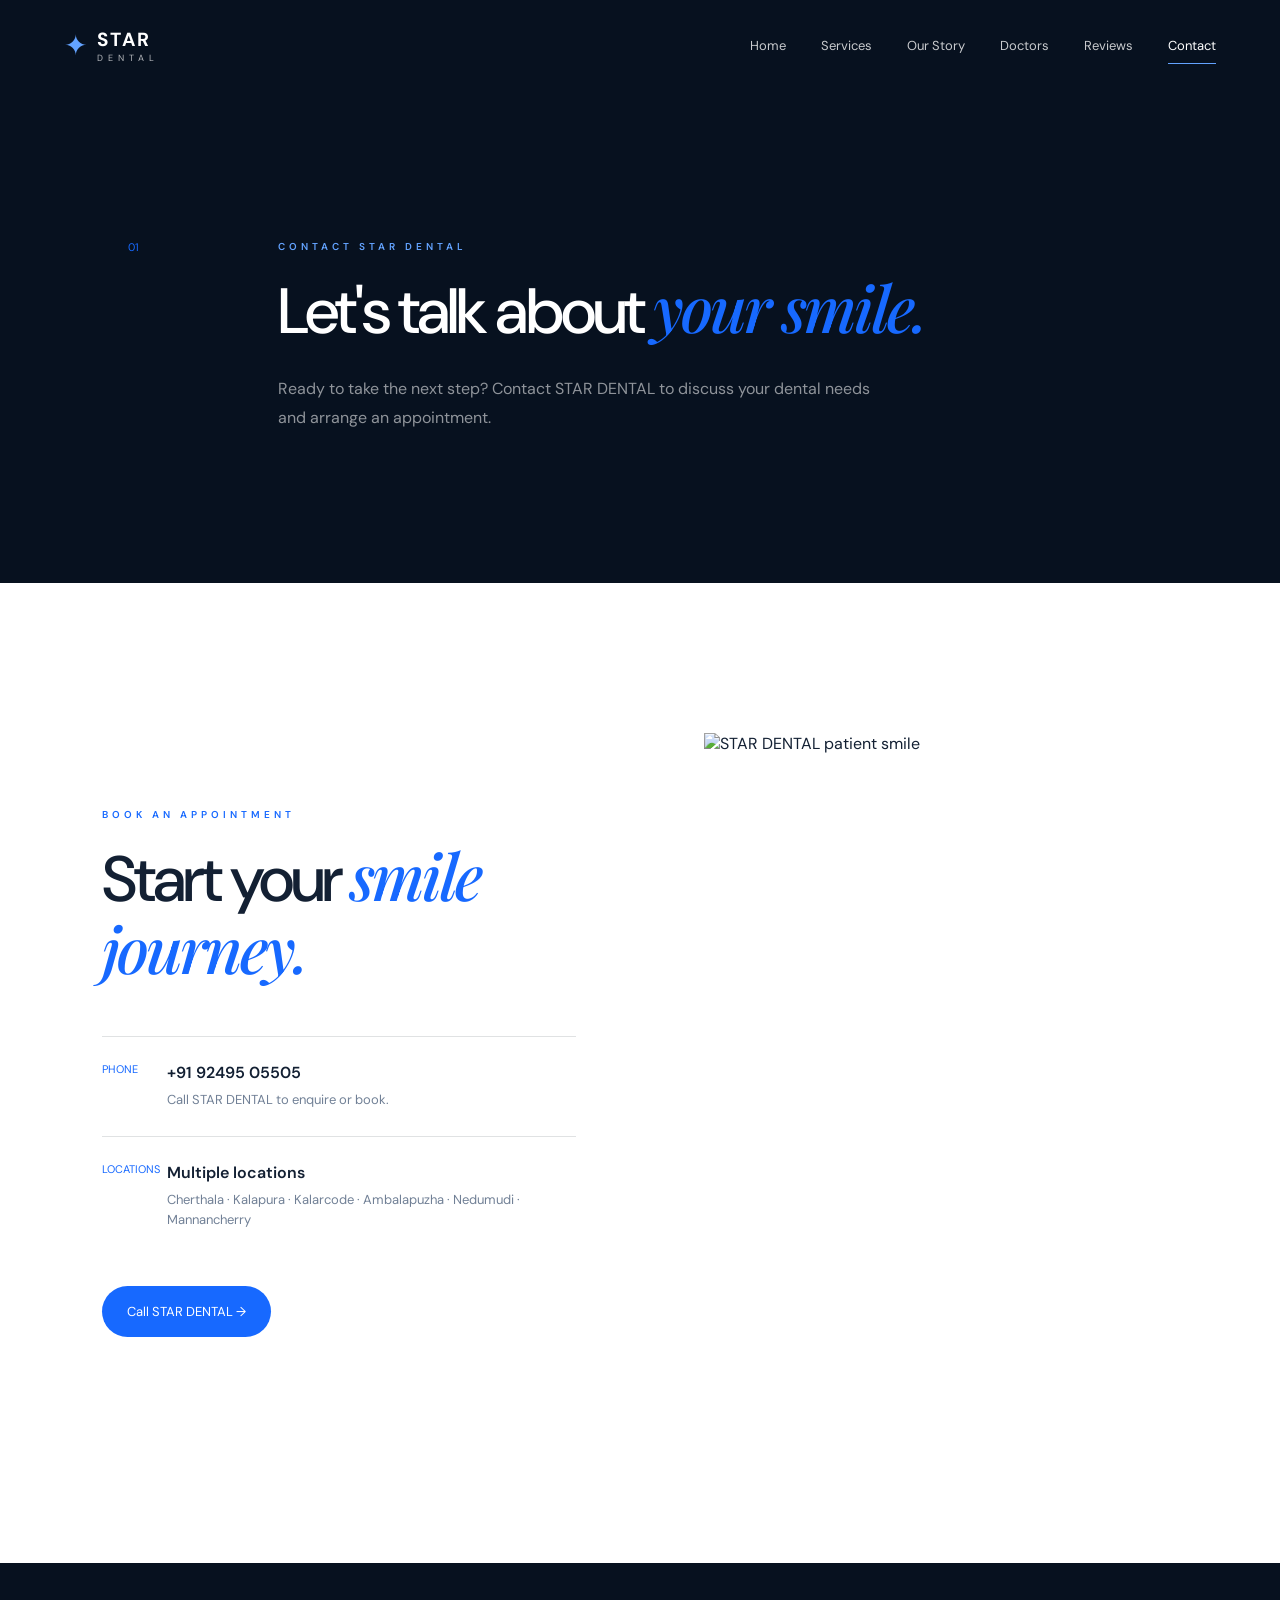
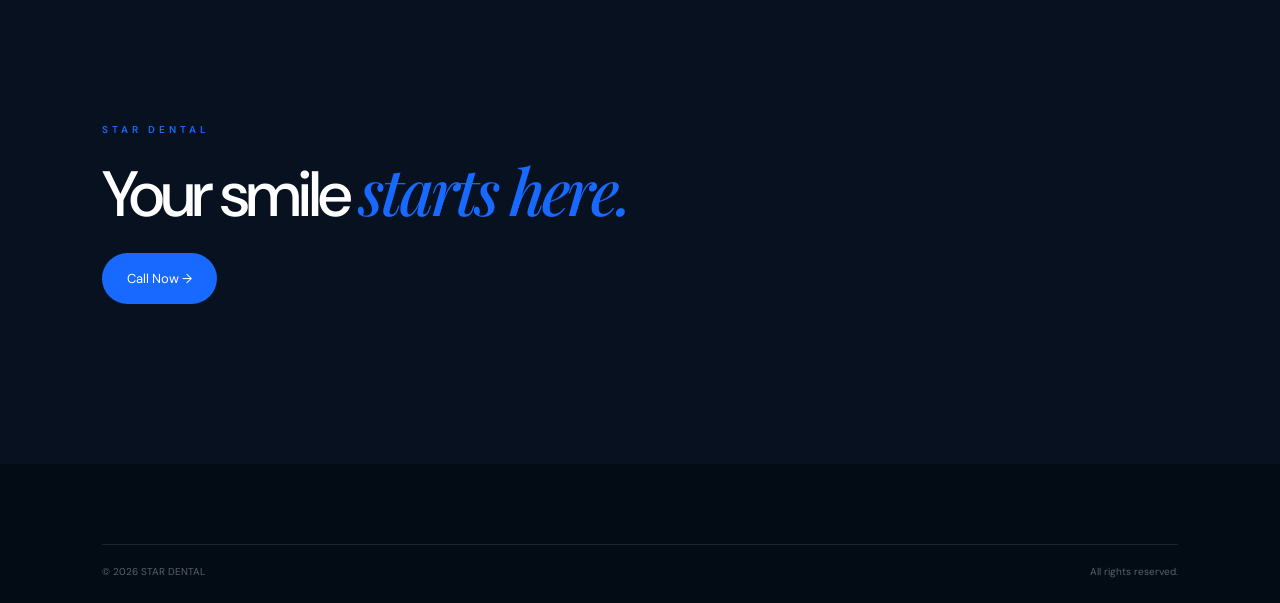
==== contact.html @ e1dc7100 "Create contact.html" ====
<!DOCTYPE html>
<html lang="en">

<head>

    <meta charset="UTF-8">

    <meta
        name="viewport"
        content="width=device-width, initial-scale=1.0"
    >

    <title>Contact | STAR DENTAL</title>

    <link rel="stylesheet" href="css/styles.css">

</head>


<body>

<header
    class="site-header"
    style="background:#07111f; position:relative;"
>

    <a href="index.html" class="logo">

        <span class="logo-star">✦</span>

        <span>
            <strong>STAR</strong>
            <small>DENTAL</small>
        </span>

    </a>


    <nav class="desktop-nav">

        <a href="index.html">
            Home
        </a>

        <a href="services.html">
            Services
        </a>

        <a href="index.html#experience">
            Our Story
        </a>

        <a href="index.html#doctors">
            Doctors
        </a>

        <a href="index.html#reviews">
            Reviews
        </a>

        <a
            href="contact.html"
            class="active"
        >
            Contact
        </a>

    </nav>

</header>


<main>

<section
    class="statement"
    style="background:#07111f; color:white;"
>

    <div class="section-number">
        01
    </div>

    <div class="statement-content">

        <p
            class="eyebrow"
            style="color:#63a3ff;"
        >
            CONTACT STAR DENTAL
        </p>

        <h2>
            Let's talk about
            <span>your smile.</span>
        </h2>

        <p
            class="statement-copy"
            style="color:rgba(255,255,255,.55);"
        >
            Ready to take the next step?
            Contact STAR DENTAL to discuss
            your dental needs and arrange
            an appointment.
        </p>

    </div>

</section>


<section class="experience">

    <div class="experience-content">

        <p class="eyebrow">
            BOOK AN APPOINTMENT
        </p>

        <h2>
            Start your
            <span>smile journey.</span>
        </h2>

        <div class="experience-list">

            <div class="experience-item">

                <span>PHONE</span>

                <div>

                    <h3>
                        +91 92495 05505
                    </h3>

                    <p>
                        Call STAR DENTAL
                        to enquire or book.
                    </p>

                </div>

            </div>


            <div class="experience-item">

                <span>LOCATIONS</span>

                <div>

                    <h3>
                        Multiple locations
                    </h3>

                    <p>
                        Cherthala · Kalapura ·
                        Kalarcode · Ambalapuzha ·
                        Nedumudi · Mannancherry
                    </p>

                </div>

            </div>

        </div>


        <a
            href="tel:+919249505505"
            class="button-primary"
            style="margin-top:30px;"
        >
            Call STAR DENTAL →
        </a>

    </div>


    <div class="experience-image">

        <img
            src="images/hero-smile.jpg"
            alt="STAR DENTAL patient smile"
        >

    </div>

</section>


<section class="final-cta">

    <div class="cta-content">

        <p class="eyebrow">
            STAR DENTAL
        </p>

        <h2>
            Your smile
            <span>starts here.</span>
        </h2>

        <a
            href="tel:+919249505505"
            class="button-primary"
        >
            Call Now →
        </a>

    </div>

</section>

</main>


<footer class="footer">

    <div class="footer-bottom">

        <span>
            © <span id="year"></span> STAR DENTAL
        </span>

        <span>
            All rights reserved.
        </span>

    </div>

</footer>


<script src="js/script.js"></script>

</body>

</html>
---- css/styles.css ----
@import url('https://fonts.googleapis.com/css2?family=DM+Sans:wght@400;500;600;700&family=Playfair+Display:ital,wght@0,500;0,600;1,500;1,600&display=swap');

:root {
    --navy: #07111f;
    --navy-2: #0b1b2f;
    --blue: #1769ff;
    --blue-light: #62a0ff;
    --white: #ffffff;
    --off-white: #f6f8fb;
    --text: #132033;
    --muted: #718096;
    --line: rgba(7, 17, 31, .12);
    --serif: "Playfair Display", serif;
    --sans: "DM Sans", sans-serif;
}

* {
    margin: 0;
    padding: 0;
    box-sizing: border-box;
}

html {
    scroll-behavior: smooth;
}

body {
    font-family: var(--sans);
    color: var(--text);
    background: var(--white);
    overflow-x: hidden;
}

a {
    text-decoration: none;
    color: inherit;
}

button {
    font-family: inherit;
}

img {
    max-width: 100%;
}


/* =========================================================
   INTRO
========================================================= */

.intro {
    position: fixed;
    inset: 0;
    z-index: 9999;
    background: #03070c;
    overflow: hidden;
    display: flex;
    align-items: center;
    justify-content: center;
}

.intro-image {
    position: absolute;
    inset: 0;
}

.intro-image img {
    width: 100%;
    height: 100%;
    object-fit: cover;
    opacity: 0;
    transform: scale(1.08);
    animation: introImage 3.8s ease forwards;
}

.intro-overlay {
    position: absolute;
    inset: 0;
    background:
        linear-gradient(
            90deg,
            rgba(0,0,0,.75),
            rgba(0,0,0,.22),
            rgba(0,0,0,.72)
        );
}

.intro-brand {
    position: relative;
    z-index: 4;
    text-align: center;
    color: white;
    opacity: 0;
    transform: translateY(25px);
    animation: brandReveal 1.2s 1.6s ease forwards;
}

.intro-small {
    display: block;
    font-size: 12px;
    letter-spacing: 7px;
    margin-bottom: 15px;
}

.intro-brand h1 {
    font-size: clamp(70px, 13vw, 180px);
    line-height: .8;
    font-weight: 600;
    letter-spacing: -7px;
}

.intro-sub {
    font-size: clamp(18px, 3vw, 40px);
    letter-spacing: 15px;
    margin-left: 15px;
    margin-top: 25px;
}

.intro-line {
    height: 1px;
    width: 0;
    background: #5d9cff;
    margin: 25px auto 18px;
    animation: lineReveal 1s 2.8s ease forwards;
}

.intro-brand p {
    font-size: 14px;
    letter-spacing: 3px;
    opacity: .8;
}

.smile-glint {
    position: absolute;
    width: 10px;
    height: 10px;
    background: white;
    border-radius: 50%;
    box-shadow:
        0 0 10px white,
        0 0 35px #5e9fff,
        0 0 80px #1769ff;
    left: 42%;
    top: 57%;
    opacity: 0;
    z-index: 5;
    animation: glint 1.2s 1.8s ease forwards;
}

@keyframes introImage {
    to {
        opacity: .9;
        transform: scale(1);
    }
}

@keyframes brandReveal {
    to {
        opacity: 1;
        transform: translateY(0);
    }
}

@keyframes lineReveal {
    to {
        width: 150px;
    }
}

@keyframes glint {
    0% {
        opacity: 0;
        transform: scale(.2);
    }

    35% {
        opacity: 1;
        transform: scale(1);
    }

    100% {
        opacity: 0;
        transform: translateX(180px) scale(2);
    }
}

.intro.hide {
    animation: introOut 1s ease forwards;
    pointer-events: none;
}

@keyframes introOut {
    to {
        opacity: 0;
        visibility: hidden;
    }
}


/* =========================================================
   HEADER
========================================================= */

.site-header {
    position: absolute;
    top: 0;
    left: 0;
    right: 0;
    z-index: 100;
    height: 90px;
    padding: 0 5vw;
    display: flex;
    align-items: center;
    justify-content: space-between;
    color: white;
}

.logo {
    display: flex;
    align-items: center;
    gap: 10px;
}

.logo-star {
    font-size: 28px;
    color: #63a3ff;
}

.logo strong {
    display: block;
    font-size: 19px;
    letter-spacing: 2px;
}

.logo small {
    display: block;
    font-size: 9px;
    letter-spacing: 5px;
    opacity: .7;
}

.desktop-nav {
    display: flex;
    gap: 35px;
}

.desktop-nav a {
    position: relative;
    font-size: 13px;
    opacity: .78;
    transition: .3s;
}

.desktop-nav a:hover,
.desktop-nav a.active {
    opacity: 1;
}

.desktop-nav a.active::after {
    content: "";
    position: absolute;
    left: 0;
    right: 0;
    bottom: -10px;
    height: 1px;
    background: #63a3ff;
}

.nav-button {
    padding: 13px 21px;
    border: 1px solid rgba(255,255,255,.3);
    border-radius: 50px;
    font-size: 12px;
    transition: .3s;
}

.nav-button:hover {
    background: white;
    color: var(--navy);
}

.nav-button span {
    margin-left: 10px;
}

.menu-button {
    display: none;
    background: none;
    border: 0;
    color: white;
}

.menu-button span {
    display: block;
    width: 25px;
    height: 2px;
    margin: 5px;
    background: white;
}


/* =========================================================
   MOBILE MENU
========================================================= */

.mobile-menu {
    position: fixed;
    inset: 0;
    z-index: 90;
    background: var(--navy);
    padding: 120px 30px 40px;
    display: flex;
    flex-direction: column;
    gap: 25px;
    transform: translateX(100%);
    transition: .5s ease;
}

.mobile-menu.open {
    transform: translateX(0);
}

.mobile-menu a {
    color: white;
    font-size: 30px;
}

.mobile-menu .mobile-cta {
    margin-top: auto;
    background: var(--blue);
    padding: 17px;
    text-align: center;
    border-radius: 50px;
    font-size: 15px;
}


/* =========================================================
   HERO
========================================================= */

.hero {
    min-height: 100vh;
    position: relative;
    color: white;
    display: flex;
    align-items: center;
    overflow: hidden;
}

.hero-background {
    position: absolute;
    inset: 0;
}

.hero-background img {
    width: 100%;
    height: 100%;
    object-fit: cover;
    object-position: center;
    transform: scale(1.03);
}

.hero-gradient {
    position: absolute;
    inset: 0;
    background:
        linear-gradient(
            90deg,
            rgba(4,12,22,.9) 0%,
            rgba(4,12,22,.62) 40%,
            rgba(4,12,22,.08) 75%
        );
}

.hero-content {
    position: relative;
    z-index: 2;
    width: min(650px, 90%);
    margin-left: 8vw;
    padding-top: 80px;
}

.hero-kicker {
    display: flex;
    align-items: center;
    gap: 12px;
    font-size: 11px;
    letter-spacing: 4px;
    color: #9bc3ff;
    margin-bottom: 25px;
}

.hero-kicker span {
    width: 35px;
    height: 1px;
    background: #5c9dff;
}

.hero h1 {
    font-size: clamp(60px, 7vw, 105px);
    line-height: .94;
    letter-spacing: -4px;
    font-weight: 500;
}

.hero h1 em {
    font-family: var(--serif);
    font-weight: 500;
    color: #82b4ff;
}

.hero-content > p {
    margin-top: 30px;
    max-width: 510px;
    font-size: 17px;
    line-height: 1.7;
    color: rgba(255,255,255,.72);
}

.hero-actions {
    margin-top: 35px;
    display: flex;
    gap: 15px;
    flex-wrap: wrap;
}

.button-primary {
    display: inline-flex;
    align-items: center;
    gap: 22px;
    background: var(--blue);
    color: white;
    padding: 17px 25px;
    border-radius: 50px;
    font-size: 13px;
    transition: .35s;
}

.button-primary:hover {
    transform: translateY(-3px);
    box-shadow: 0 15px 40px rgba(23,105,255,.35);
}

.button-primary span {
    font-size: 18px;
}

.button-ghost {
    display: inline-flex;
    align-items: center;
    gap: 15px;
    padding: 17px 25px;
    border: 1px solid rgba(255,255,255,.35);
    border-radius: 50px;
    font-size: 13px;
    transition: .3s;
}

.button-ghost:hover {
    background: white;
    color: var(--navy);
}

.hero-scroll {
    position: absolute;
    bottom: 35px;
    left: 8vw;
    z-index: 2;
    display: flex;
    align-items: center;
    gap: 12px;
    text-transform: uppercase;
    letter-spacing: 3px;
    font-size: 9px;
    color: rgba(255,255,255,.55);
}

.hero-scroll span {
    width: 35px;
    height: 1px;
    background: rgba(255,255,255,.5);
}

.hero-location {
    position: absolute;
    right: 5vw;
    bottom: 35px;
    z-index: 2;
    font-size: 10px;
    color: rgba(255,255,255,.55);
}

.hero-location span {
    color: #69a7ff;
    margin-right: 8px;
}


/* =========================================================
   GENERAL
========================================================= */

.eyebrow {
    font-size: 10px;
    letter-spacing: 4px;
    color: var(--blue);
    font-weight: 600;
}

.section-number {
    font-size: 11px;
    color: var(--blue);
}

.statement {
    display: grid;
    grid-template-columns: 100px 1fr;
    gap: 50px;
    padding: 150px 10vw;
}

.statement-content {
    max-width: 900px;
}

.statement h2,
.section-heading h2,
.experience h2,
.journey h2,
.doctors h2,
.final-cta h2 {
    margin-top: 20px;
    font-size: clamp(42px, 5vw, 75px);
    line-height: 1.05;
    letter-spacing: -3px;
    font-weight: 500;
}

.statement h2 span,
.section-heading h2 span,
.experience h2 span,
.journey h2 span,
.doctors h2 span,
.final-cta h2 span {
    font-family: var(--serif);
    font-style: italic;
    color: var(--blue);
}

.statement-copy {
    max-width: 620px;
    margin-top: 30px;
    color: var(--muted);
    line-height: 1.8;
    font-size: 16px;
}


/* =========================================================
   SERVICES
========================================================= */

.services-section {
    background: var(--off-white);
    padding: 120px 7vw;
}

.section-heading {
    display: flex;
    align-items: flex-end;
    justify-content: space-between;
    margin-bottom: 60px;
}

.text-link {
    color: var(--blue);
    font-size: 13px;
    border-bottom: 1px solid rgba(23,105,255,.3);
    padding-bottom: 7px;
}

.service-grid {
    display: grid;
    grid-template-columns: 1.25fr 1fr 1fr;
    grid-auto-rows: 400px;
    gap: 15px;
}

.service-card {
    position: relative;
    overflow: hidden;
    min-height: 400px;
    color: white;
}

.service-large {
    grid-row: span 2;
}

.service-wide {
    grid-column: span 2;
}

.service-image {
    position: absolute;
    inset: 0;
    background-size: cover;
    background-position: center;
    transition: transform .8s cubic-bezier(.2,.7,.2,1);
}

.aligner-image {
    background:
        linear-gradient(135deg,#132b4b,#5c9df0);
}

.smile-image {
    background:
        linear-gradient(135deg,#d7e6f7,#6b91b9);
}

.implant-image {
    background:
        linear-gradient(135deg,#15243b,#667f99);
}

.crown-image {
    background:
        linear-gradient(135deg,#dce9f5,#8299af);
}

.service-card:hover .service-image {
    transform: scale(1.07);
}

.service-overlay {
    position: absolute;
    inset: 0;
    background:
        linear-gradient(
            180deg,
            transparent 25%,
            rgba(3,12,24,.88)
        );
}

.service-content {
    position: absolute;
    inset: auto 30px 30px;
    z-index: 2;
}

.service-number {
    font-size: 10px;
    letter-spacing: 3px;
    color: #9ec5ff;
}

.service-content h3 {
    margin-top: 10px;
    font-size: 30px;
    font-weight: 500;
}

.service-content p {
    max-width: 320px;
    margin-top: 10px;
    color: rgba(255,255,255,.7);
    font-size: 13px;
    line-height: 1.6;
}

.service-arrow {
    position: absolute;
    right: 0;
    bottom: 0;
    width: 48px;
    height: 48px;
    border: 1px solid rgba(255,255,255,.4);
    border-radius: 50%;
    display: grid;
    place-items: center;
    transition: .3s;
}

.service-card:hover .service-arrow {
    background: white;
    color: var(--navy);
    transform: rotate(45deg);
}


/* =========================================================
   EXPERIENCE
========================================================= */

.experience {
    padding: 150px 8vw;
    display: grid;
    grid-template-columns: 1fr 1fr;
    gap: 10vw;
    align-items: center;
}

.experience-image {
    height: 680px;
    position: relative;
    overflow: hidden;
}

.experience-image img {
    width: 100%;
    height: 100%;
    object-fit: cover;
}

.image-caption {
    position: absolute;
    bottom: 25px;
    left: 25px;
    right: 25px;
    padding: 17px 20px;
    background: rgba(5,15,27,.7);
    backdrop-filter: blur(15px);
    color: white;
    display: flex;
    justify-content: space-between;
    font-size: 10px;
    letter-spacing: 1px;
}

.experience-content > p:not(.eyebrow) {
    margin-top: 30px;
    color: var(--muted);
    line-height: 1.8;
    max-width: 500px;
}

.experience-list {
    margin-top: 50px;
}

.experience-item {
    display: grid;
    grid-template-columns: 45px 1fr;
    gap: 20px;
    padding: 25px 0;
    border-top: 1px solid var(--line);
}

.experience-item > span {
    color: var(--blue);
    font-size: 11px;
}

.experience-item h3 {
    font-size: 16px;
    font-weight: 600;
}

.experience-item p {
    color: var(--muted);
    font-size: 13px;
    margin-top: 7px;
    line-height: 1.6;
}


/* =========================================================
   JOURNEY
========================================================= */

.journey {
    padding: 130px 8vw;
    background: var(--navy);
    color: white;
}

.journey-header {
    max-width: 700px;
}

.journey h2 {
    color: white;
}

.journey-track {
    display: grid;
    grid-template-columns: 1fr 80px 1fr 80px 1fr;
    align-items: center;
    margin-top: 90px;
}

.journey-item {
    min-height: 230px;
}

.journey-number {
    color: #6ca5ff;
    font-size: 12px;
}

.journey-item h3 {
    font-size: 32px;
    margin-top: 30px;
    font-weight: 500;
}

.journey-item p {
    color: rgba(255,255,255,.55);
    line-height: 1.7;
    margin-top: 15px;
    max-width: 270px;
    font-size: 14px;
}

.journey-line {
    height: 1px;
    background: rgba(255,255,255,.2);
}


/* =========================================================
   DOCTORS
========================================================= */

.doctors {
    padding: 140px 8vw;
}

.doctor-card {
    margin-top: 60px;
    display: grid;
    grid-template-columns: 1fr 1fr;
    min-height: 500px;
    background: var(--off-white);
}

.doctor-placeholder {
    background:
        radial-gradient(
            circle at 60% 40%,
            #6299d8,
            #102943 65%,
            #07111f
        );
    display: grid;
    place-items: center;
    color: white;
}

.doctor-mark {
    font-family: var(--serif);
    font-size: 70px;
    letter-spacing: 5px;
    opacity: .8;
}

.doctor-info {
    padding: 70px;
    display: flex;
    flex-direction: column;
    justify-content: center;
}

.doctor-info h3 {
    font-size: 50px;
    margin-top: 20px;
    font-weight: 500;
}

.doctor-info p:not(.eyebrow) {
    color: var(--muted);
    line-height: 1.8;
    margin: 25px 0 35px;
    max-width: 450px;
}


/* =========================================================
   TESTIMONIAL
========================================================= */

.testimonial {
    text-align: center;
    padding: 150px 10vw;
    background: #f2f6fb;
}

.quote-mark {
    font-family: var(--serif);
    font-size: 90px;
    color: var(--blue);
    line-height: .5;
}

.testimonial blockquote {
    max-width: 900px;
    margin: 40px auto;
    font-family: var(--serif);
    font-size: clamp(35px, 5vw, 70px);
    line-height: 1.15;
}

.testimonial-line {
    width: 50px;
    height: 1px;
    background: var(--blue);
    margin: auto;
}

.testimonial-note {
    margin-top: 20px;
    font-size: 12px;
    color: var(--muted);
}


/* =========================================================
   CTA
========================================================= */

.final-cta {
    position: relative;
    overflow: hidden;
    padding: 160px 8vw;
    background: var(--navy);
    color: white;
}

.cta-glow {
    position: absolute;
    width: 600px;
    height: 600px;
    border-radius: 50%;
    background: #1769ff;
    filter: blur(160px);
    opacity: .15;
    right: -200px;
    top: -200px;
}

.cta-content {
    position: relative;
    z-index: 2;
}

.final-cta h2 {
    margin-bottom: 25px;
}

.final-cta p:not(.eyebrow) {
    color: rgba(255,255,255,.6);
    margin-bottom: 30px;
}


/* =========================================================
   FOOTER
========================================================= */

.footer {
    background: #030b15;
    color: white;
    padding: 80px 8vw 25px;
}

.footer-top {
    display: grid;
    grid-template-columns: 2fr 1fr 1fr;
    gap: 60px;
    padding-bottom: 70px;
}

.footer-brand p {
    margin-top: 25px;
    color: rgba(255,255,255,.5);
    max-width: 250px;
    line-height: 1.7;
    font-size: 13px;
}

.footer-column {
    display: flex;
    flex-direction: column;
    gap: 15px;
}

.footer-column h4 {
    font-size: 11px;
    letter-spacing: 3px;
    margin-bottom: 10px;
    color: #70a8ff;
}

.footer-column a {
    color: rgba(255,255,255,.55);
    font-size: 13px;
    transition: .3s;
}

.footer-column a:hover {
    color: white;
}

.footer-bottom {
    border-top: 1px solid rgba(255,255,255,.1);
    padding-top: 20px;
    display: flex;
    justify-content: space-between;
    color: rgba(255,255,255,.35);
    font-size: 10px;
}


/* =========================================================
   REVEAL
========================================================= */

.reveal {
    opacity: 0;
    transform: translateY(35px);
    transition:
        opacity .9s ease,
        transform .9s ease;
}

.reveal.visible {
    opacity: 1;
    transform: translateY(0);
}


/* =========================================================
   RESPONSIVE
========================================================= */

@media (max-width: 900px) {

    .desktop-nav,
    .nav-button {
        display: none;
    }

    .menu-button {
        display: block;
    }

    .hero-content {
        margin-left: 6vw;
    }

    .hero h1 {
        font-size: clamp(55px, 12vw, 85px);
    }

    .service-grid {
        grid-template-columns: 1fr 1fr;
    }

    .service-large {
        grid-row: span 1;
    }

    .service-wide {
        grid-column: span 2;
    }

    .experience {
        grid-template-columns: 1fr;
    }

    .experience-image {
        height: 550px;
    }

    .journey-track {
        grid-template-columns: 1fr;
        gap: 35px;
    }

    .journey-line {
        width: 50px;
    }

    .doctor-card {
        grid-template-columns: 1fr;
    }

    .doctor-placeholder {
        min-height: 400px;
    }

    .footer-top {
        grid-template-columns: 1fr 1fr;
    }
}


@media (max-width: 600px) {

    .site-header {
        padding: 0 22px;
    }

    .hero {
        min-height: 850px;
        align-items: flex-end;
    }

    .hero-content {
        margin: 0;
        padding: 0 25px 110px;
        width: 100%;
    }

    .hero h1 {
        font-size: 55px;
        letter-spacing: -2px;
    }

    .hero-content > p {
        font-size: 15px;
    }

    .hero-location {
        display: none;
    }

    .hero-scroll {
        left: 25px;
    }

    .statement {
        grid-template-columns: 1fr;
        padding: 100px 25px;
        gap: 20px;
    }

    .statement h2,
    .section-heading h2,
    .experience h2,
    .journey h2,
    .doctors h2,
    .final-cta h2 {
        font-size: 45px;
        letter-spacing: -2px;
    }

    .services-section {
        padding: 90px 20px;
    }

    .section-heading {
        display: block;
    }

    .section-heading .text-link {
        display: inline-block;
        margin-top: 25px;
    }

    .service-grid {
        display: block;
    }

    .service-card,
    .service-large,
    .service-wide {
        min-height: 430px;
        margin-bottom: 12px;
    }

    .experience {
        padding: 90px 25px;
    }

    .experience-image {
        height: 430px;
    }

    .journey {
        padding: 90px 25px;
    }

    .journey-track {
        margin-top: 60px;
    }

    .doctors {
        padding: 90px 25px;
    }

    .doctor-info {
        padding: 45px 30px;
    }

    .doctor-info h3 {
        font-size: 38px;
    }

    .testimonial {
        padding: 100px 25px;
    }

    .testimonial blockquote {
        font-size: 40px;
    }

    .final-cta {
        padding: 110px 25px;
    }

    .footer {
        padding: 70px 25px 25px;
    }

    .footer-top {
        grid-template-columns: 1fr;
    }

    .footer-bottom {
        flex-direction: column;
        gap: 10px;
    }

    .intro-brand h1 {
        font-size: 80px;
    }

    .intro-sub {
        font-size: 17px;
        letter-spacing: 8px;
    }
}
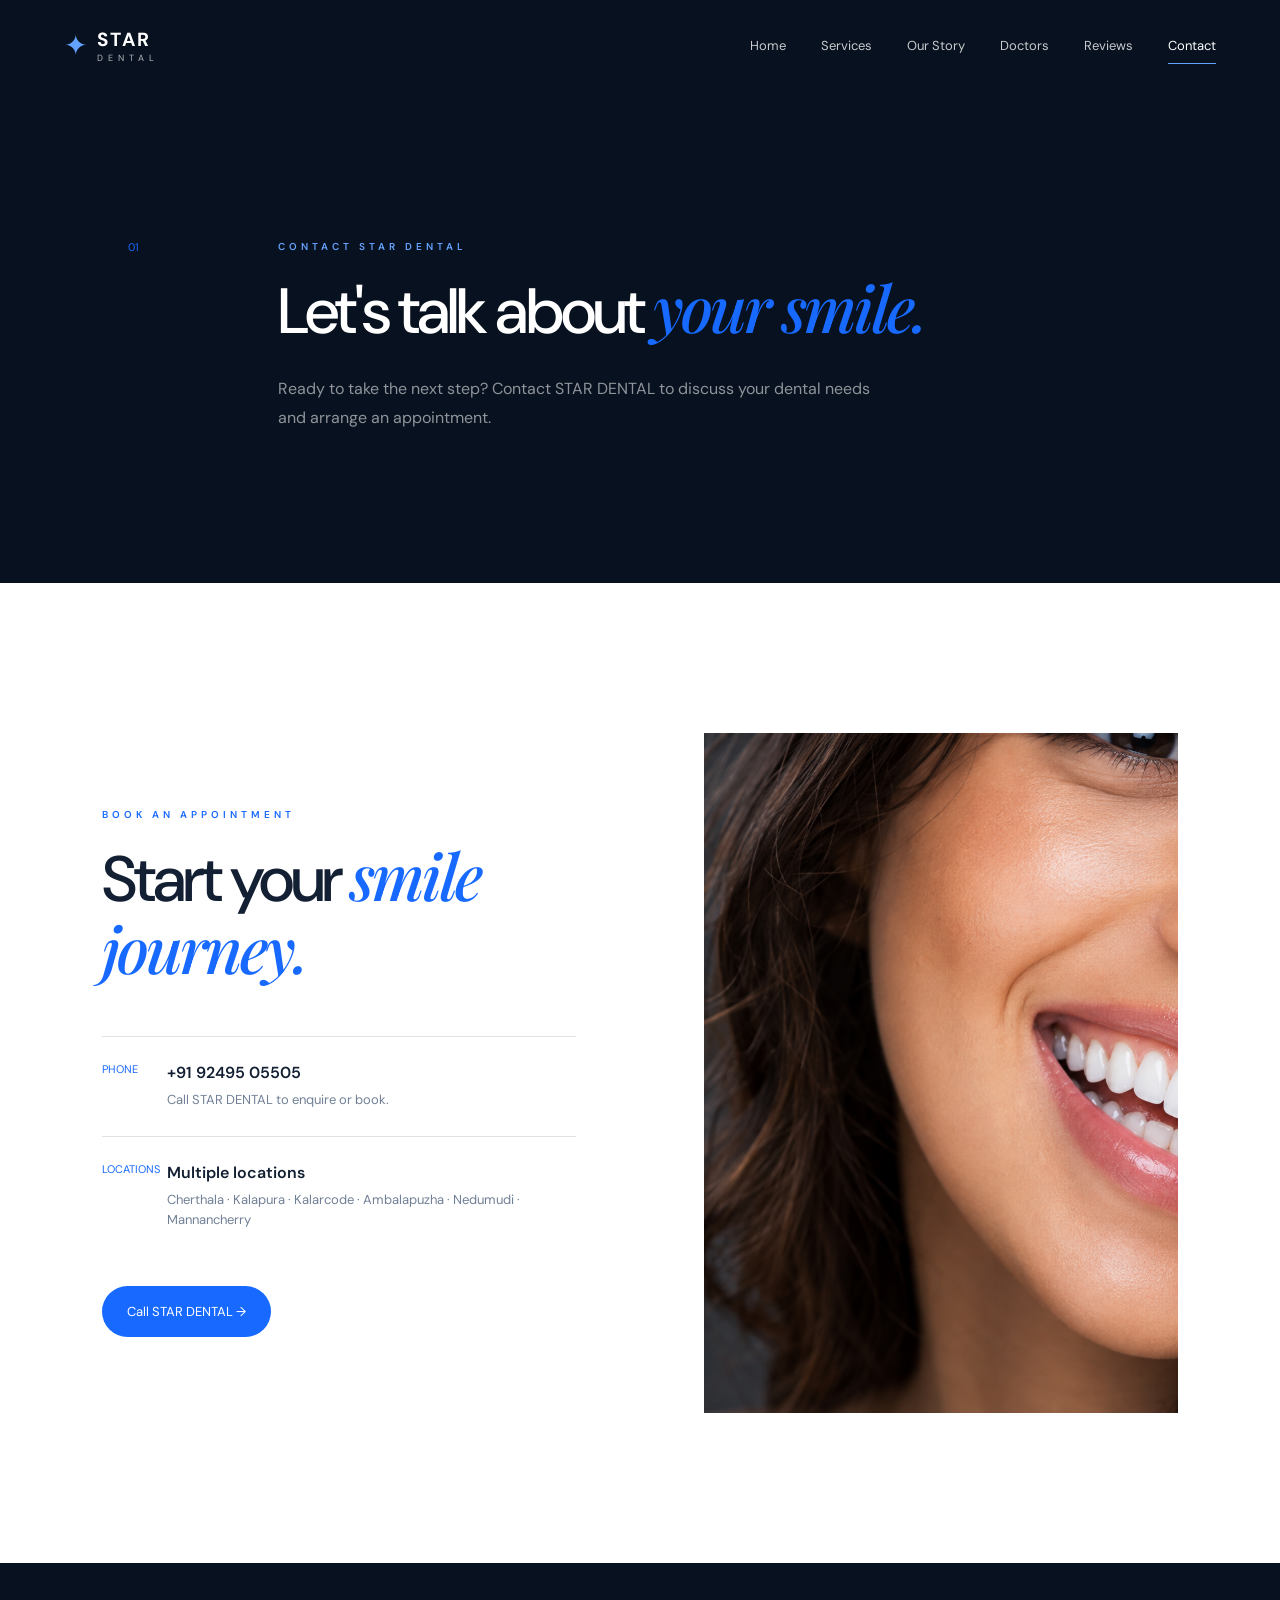
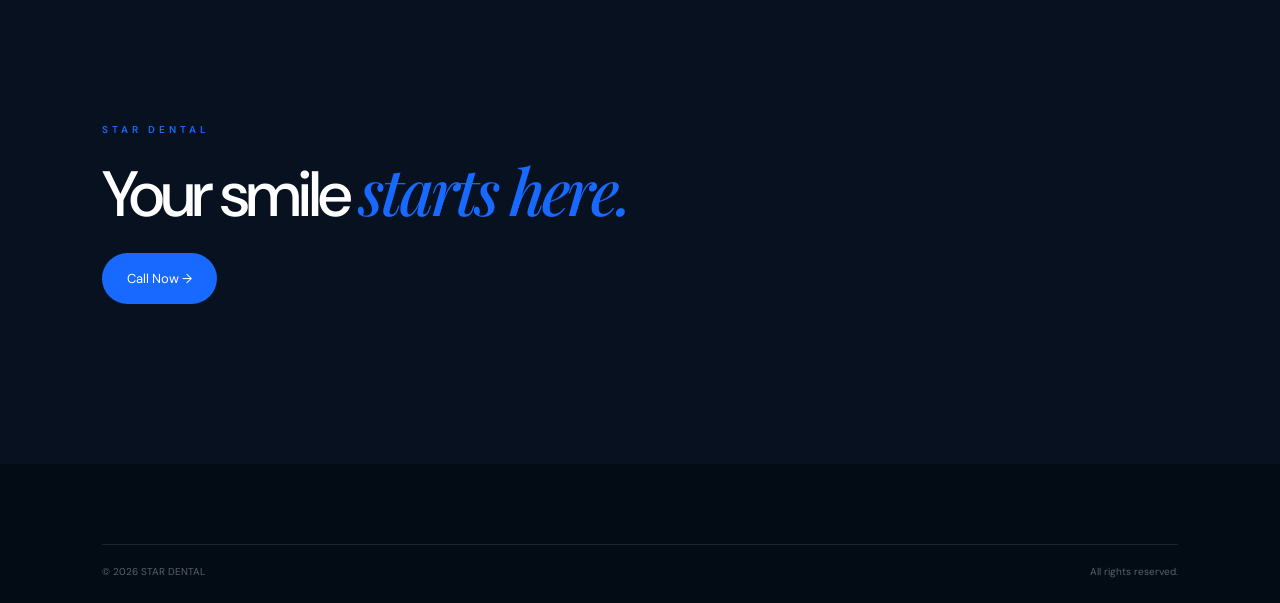
==== commit 0e1c918b: "Update contact.html" ====
--- a/contact.html
+++ b/contact.html
@@ -182,7 +182,7 @@
     <div class="experience-image">
 
         <img
-            src="images/hero-smile.jpg"
+            src="images/hero-smile.png"
             alt="STAR DENTAL patient smile"
         >
 
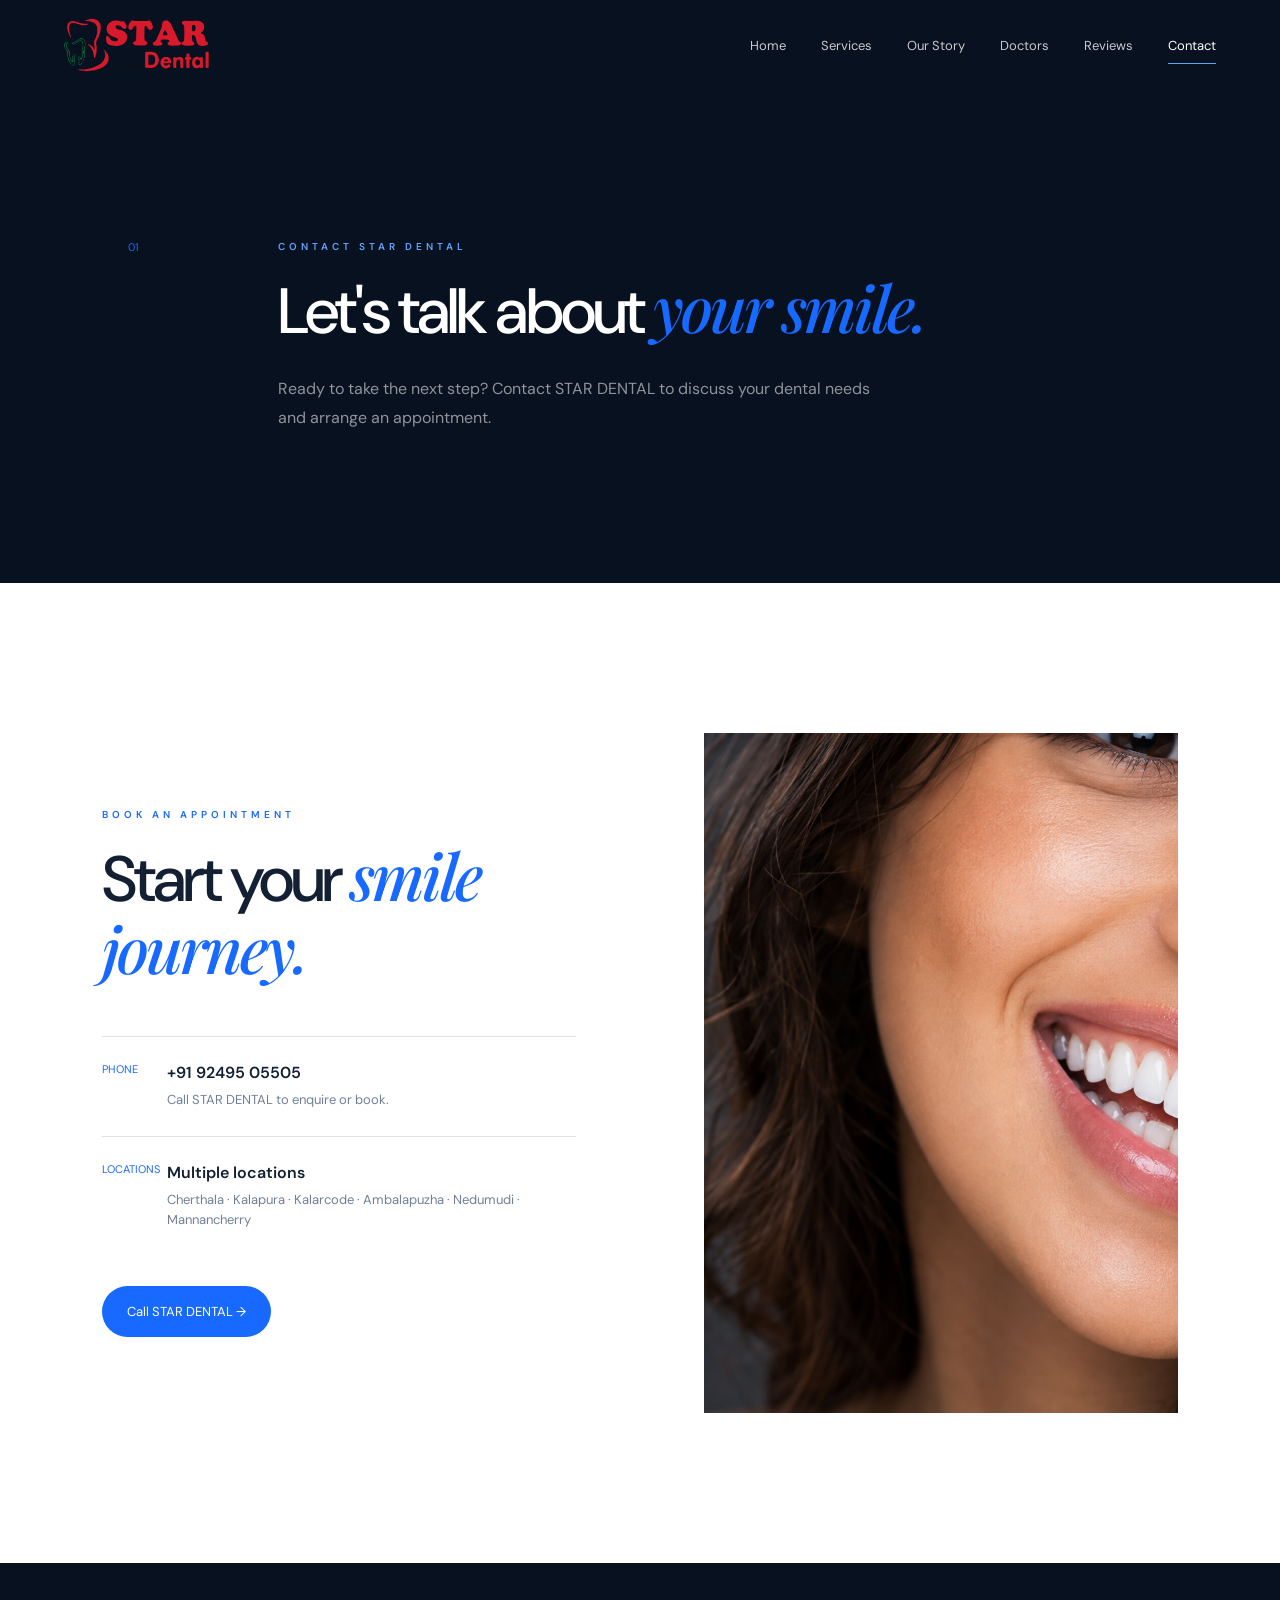
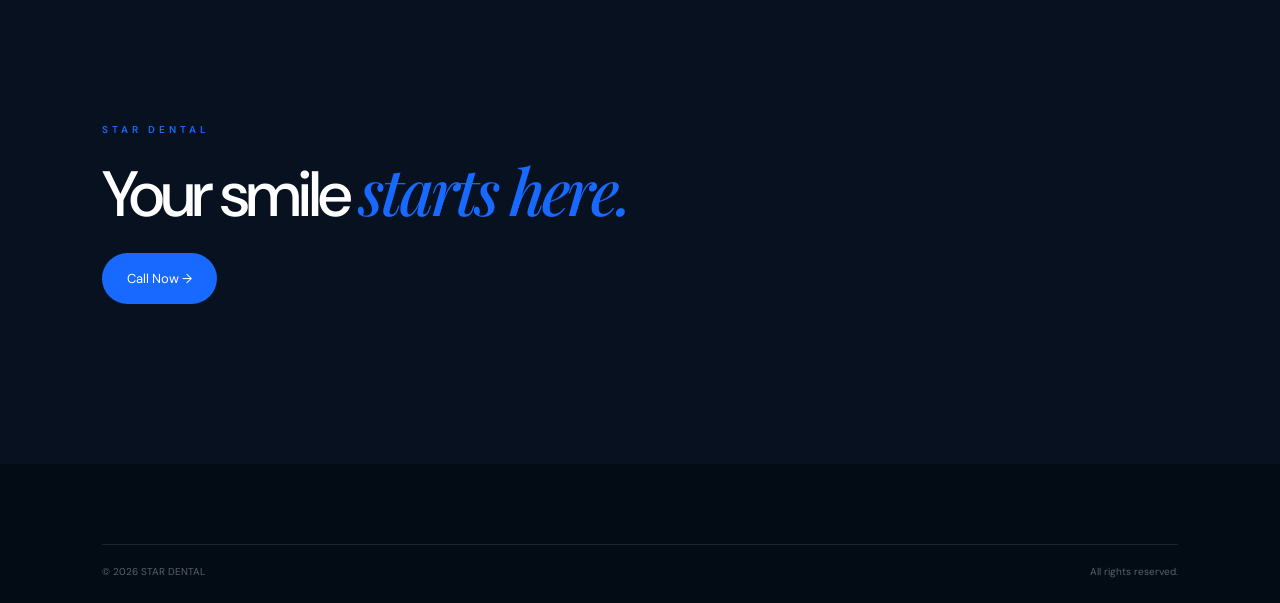
==== commit 59278901: "Update contact.html" ====
--- a/contact.html
+++ b/contact.html
@@ -24,14 +24,14 @@
     style="background:#07111f; position:relative;"
 >
 
+    <!-- STAR DENTAL LOGO -->
+
     <a href="index.html" class="logo">
 
-        <span class="logo-star">✦</span>
-
-        <span>
-            <strong>STAR</strong>
-            <small>DENTAL</small>
-        </span>
+        <img
+            src="images/star-dental-logo-2.svg"
+            alt="STAR Dental"
+        >
 
     </a>
 
--- a/css/styles.css
+++ b/css/styles.css
@@ -216,29 +216,28 @@
     color: white;
 }
 
+
+/* REAL STAR DENTAL LOGO */
+
 .logo {
     display: flex;
     align-items: center;
-    gap: 10px;
-}
-
-.logo-star {
-    font-size: 28px;
-    color: #63a3ff;
-}
-
-.logo strong {
+    width: 145px;
+    flex-shrink: 0;
+}
+
+.logo img {
     display: block;
-    font-size: 19px;
-    letter-spacing: 2px;
-}
-
-.logo small {
-    display: block;
-    font-size: 9px;
-    letter-spacing: 5px;
-    opacity: .7;
-}
+    width: 145px;
+    height: auto;
+    max-height: 55px;
+    object-fit: contain;
+}
+
+
+/* =========================================================
+   DESKTOP NAVIGATION
+========================================================= */
 
 .desktop-nav {
     display: flex;
@@ -1048,6 +1047,15 @@
         display: block;
     }
 
+    .logo {
+        width: 125px;
+    }
+
+    .logo img {
+        width: 125px;
+        max-height: 50px;
+    }
+
     .hero-content {
         margin-left: 6vw;
     }
@@ -1103,6 +1111,19 @@
 
     .site-header {
         padding: 0 22px;
+    }
+
+    .logo {
+        width: 115px;
+    }
+
+    .logo img {
+        width: 115px;
+        max-height: 48px;
+    }
+
+    .hero-background img {
+        object-position: 75% center;
     }
 
     .hero {
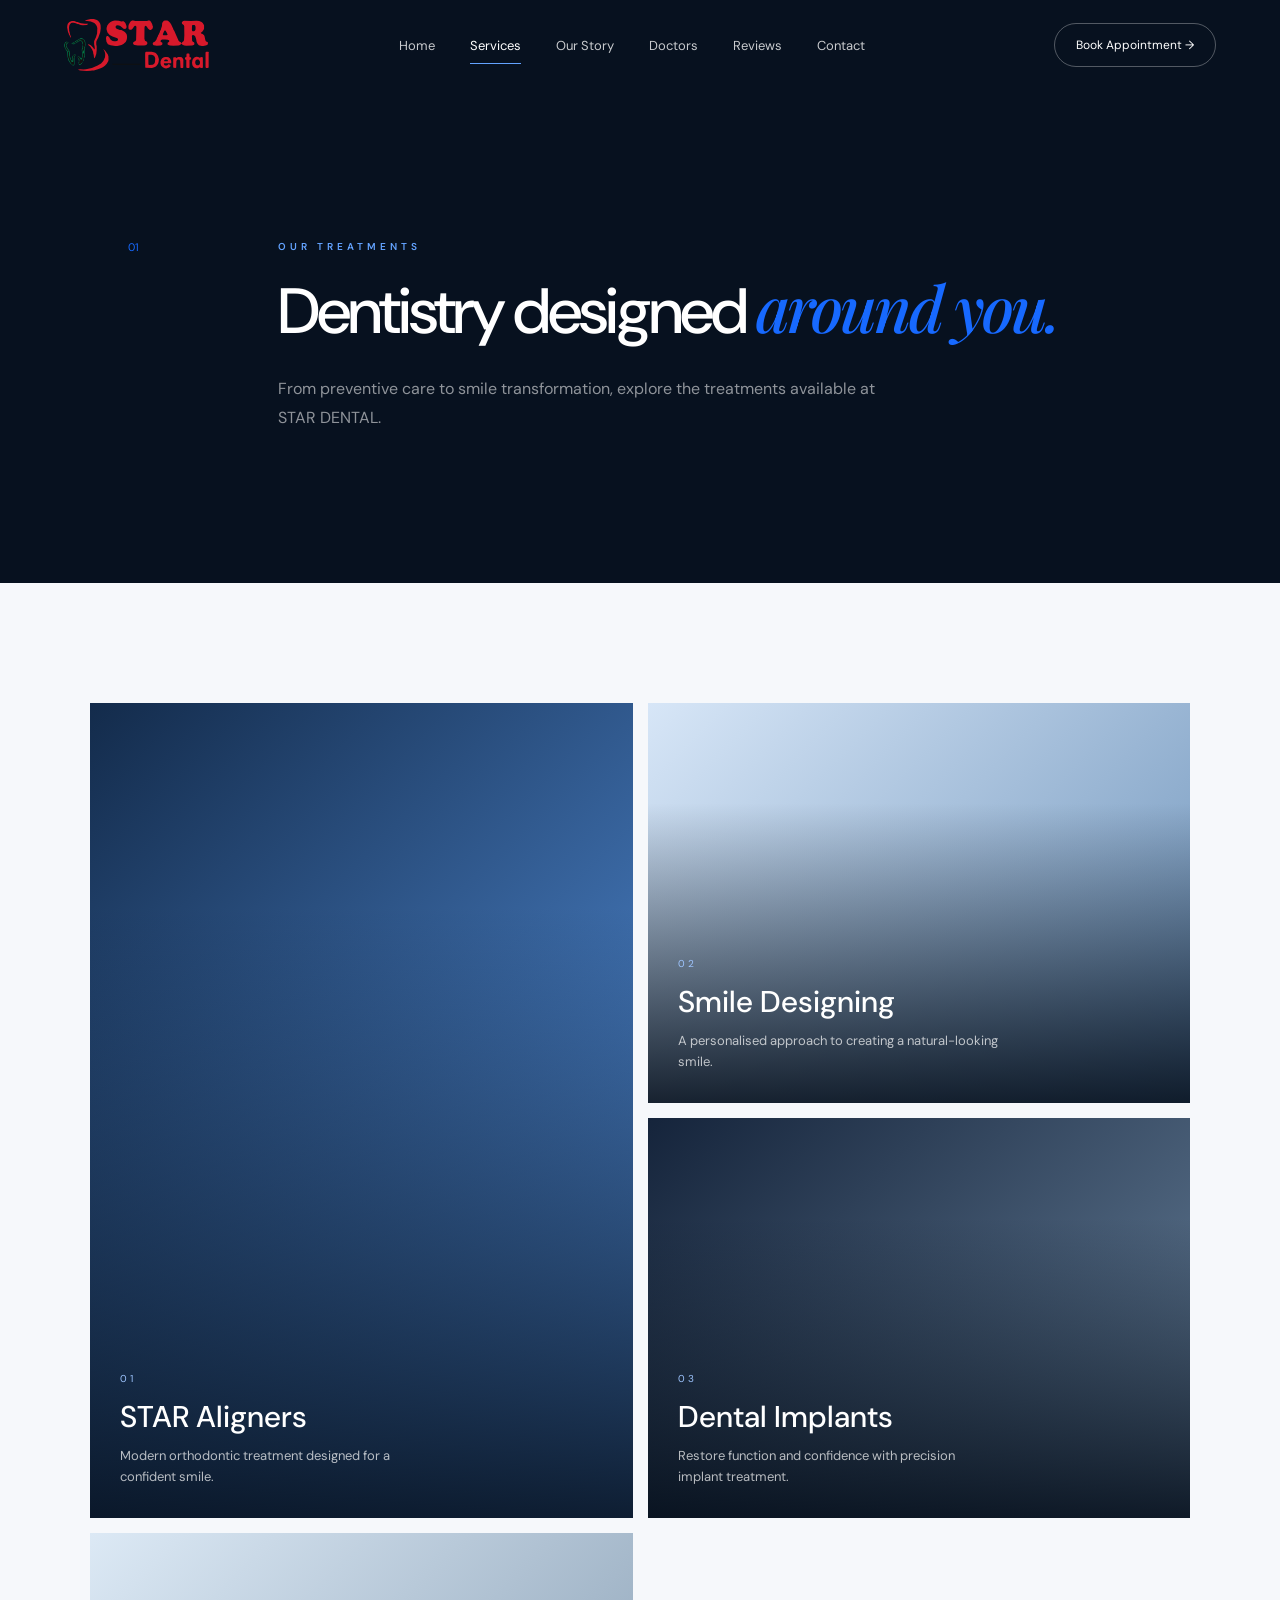
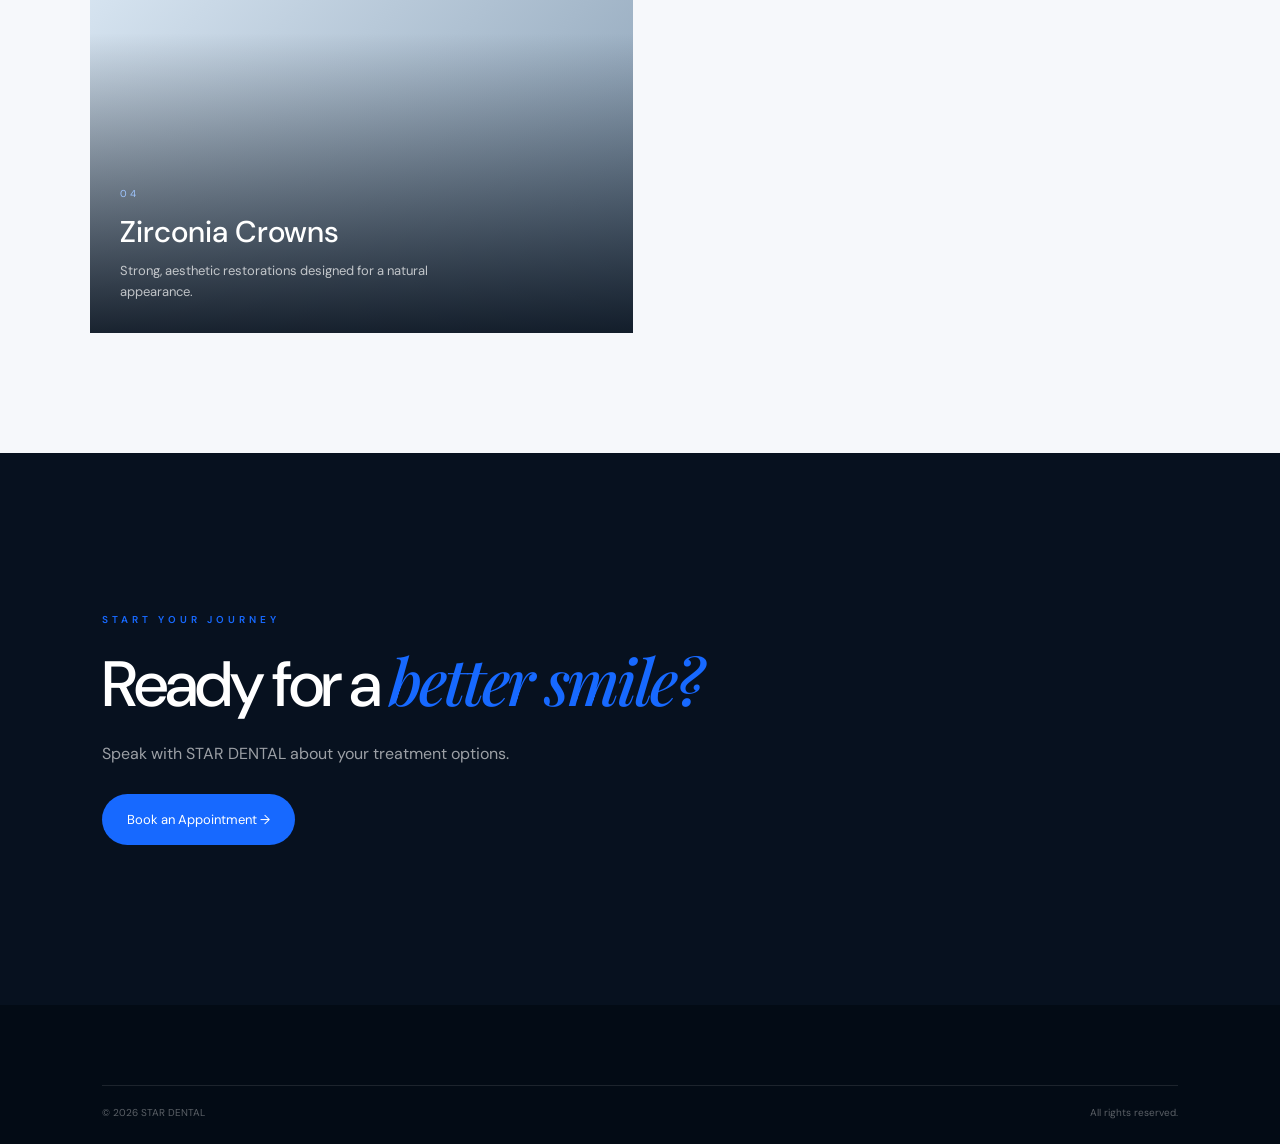
==== commit bbec300a: "Update contact.html" ====
--- a/contact.html
+++ b/contact.html
@@ -1,6 +1,5 @@
 <!DOCTYPE html>
 <html lang="en">
-
 <head>
 
     <meta charset="UTF-8">
@@ -10,12 +9,11 @@
         content="width=device-width, initial-scale=1.0"
     >
 
-    <title>Contact | STAR DENTAL</title>
+    <title>Services | STAR DENTAL</title>
 
     <link rel="stylesheet" href="css/styles.css">
 
 </head>
-
 
 <body>
 
@@ -38,11 +36,12 @@
 
     <nav class="desktop-nav">
 
-        <a href="index.html">
-            Home
-        </a>
-
-        <a href="services.html">
+        <a href="index.html">Home</a>
+
+        <a
+            href="services.html"
+            class="active"
+        >
             Services
         </a>
 
@@ -58,14 +57,19 @@
             Reviews
         </a>
 
-        <a
-            href="contact.html"
-            class="active"
-        >
+        <a href="contact.html">
             Contact
         </a>
 
     </nav>
+
+
+    <a
+        href="contact.html"
+        class="nav-button"
+    >
+        Book Appointment →
+    </a>
 
 </header>
 
@@ -87,22 +91,20 @@
             class="eyebrow"
             style="color:#63a3ff;"
         >
-            CONTACT STAR DENTAL
+            OUR TREATMENTS
         </p>
 
         <h2>
-            Let's talk about
-            <span>your smile.</span>
+            Dentistry designed
+            <span>around you.</span>
         </h2>
 
         <p
             class="statement-copy"
             style="color:rgba(255,255,255,.55);"
         >
-            Ready to take the next step?
-            Contact STAR DENTAL to discuss
-            your dental needs and arrange
-            an appointment.
+            From preventive care to smile transformation,
+            explore the treatments available at STAR DENTAL.
         </p>
 
     </div>
@@ -110,105 +112,156 @@
 </section>
 
 
-<section class="experience">
-
-    <div class="experience-content">
+<section class="services-section">
+
+    <div
+        class="service-grid"
+        style="grid-template-columns:1fr 1fr;"
+    >
+
+        <article
+            class="service-card service-large"
+            id="aligners"
+        >
+
+            <div class="service-image aligner-image"></div>
+
+            <div class="service-overlay"></div>
+
+            <div class="service-content">
+
+                <span class="service-number">
+                    01
+                </span>
+
+                <h3>
+                    STAR Aligners
+                </h3>
+
+                <p>
+                    Modern orthodontic treatment
+                    designed for a confident smile.
+                </p>
+
+            </div>
+
+        </article>
+
+
+        <article
+            class="service-card"
+            id="smile-design"
+        >
+
+            <div class="service-image smile-image"></div>
+
+            <div class="service-overlay"></div>
+
+            <div class="service-content">
+
+                <span class="service-number">
+                    02
+                </span>
+
+                <h3>
+                    Smile Designing
+                </h3>
+
+                <p>
+                    A personalised approach to
+                    creating a natural-looking smile.
+                </p>
+
+            </div>
+
+        </article>
+
+
+        <article
+            class="service-card"
+            id="implants"
+        >
+
+            <div class="service-image implant-image"></div>
+
+            <div class="service-overlay"></div>
+
+            <div class="service-content">
+
+                <span class="service-number">
+                    03
+                </span>
+
+                <h3>
+                    Dental Implants
+                </h3>
+
+                <p>
+                    Restore function and confidence
+                    with precision implant treatment.
+                </p>
+
+            </div>
+
+        </article>
+
+
+        <article
+            class="service-card"
+            id="crowns"
+        >
+
+            <div class="service-image crown-image"></div>
+
+            <div class="service-overlay"></div>
+
+            <div class="service-content">
+
+                <span class="service-number">
+                    04
+                </span>
+
+                <h3>
+                    Zirconia Crowns
+                </h3>
+
+                <p>
+                    Strong, aesthetic restorations
+                    designed for a natural appearance.
+                </p>
+
+            </div>
+
+        </article>
+
+    </div>
+
+</section>
+
+
+<section class="final-cta">
+
+    <div class="cta-content">
 
         <p class="eyebrow">
-            BOOK AN APPOINTMENT
+            START YOUR JOURNEY
         </p>
 
         <h2>
-            Start your
-            <span>smile journey.</span>
+            Ready for a
+            <span>better smile?</span>
         </h2>
 
-        <div class="experience-list">
-
-            <div class="experience-item">
-
-                <span>PHONE</span>
-
-                <div>
-
-                    <h3>
-                        +91 92495 05505
-                    </h3>
-
-                    <p>
-                        Call STAR DENTAL
-                        to enquire or book.
-                    </p>
-
-                </div>
-
-            </div>
-
-
-            <div class="experience-item">
-
-                <span>LOCATIONS</span>
-
-                <div>
-
-                    <h3>
-                        Multiple locations
-                    </h3>
-
-                    <p>
-                        Cherthala · Kalapura ·
-                        Kalarcode · Ambalapuzha ·
-                        Nedumudi · Mannancherry
-                    </p>
-
-                </div>
-
-            </div>
-
-        </div>
-
+        <p>
+            Speak with STAR DENTAL about your
+            treatment options.
+        </p>
 
         <a
-            href="tel:+919249505505"
+            href="contact.html"
             class="button-primary"
-            style="margin-top:30px;"
-        >
-            Call STAR DENTAL →
-        </a>
-
-    </div>
-
-
-    <div class="experience-image">
-
-        <img
-            src="images/hero-smile.png"
-            alt="STAR DENTAL patient smile"
-        >
-
-    </div>
-
-</section>
-
-
-<section class="final-cta">
-
-    <div class="cta-content">
-
-        <p class="eyebrow">
-            STAR DENTAL
-        </p>
-
-        <h2>
-            Your smile
-            <span>starts here.</span>
-        </h2>
-
-        <a
-            href="tel:+919249505505"
-            class="button-primary"
-        >
-            Call Now →
+        >
+            Book an Appointment →
         </a>
 
     </div>
@@ -238,5 +291,4 @@
 <script src="js/script.js"></script>
 
 </body>
-
 </html>
